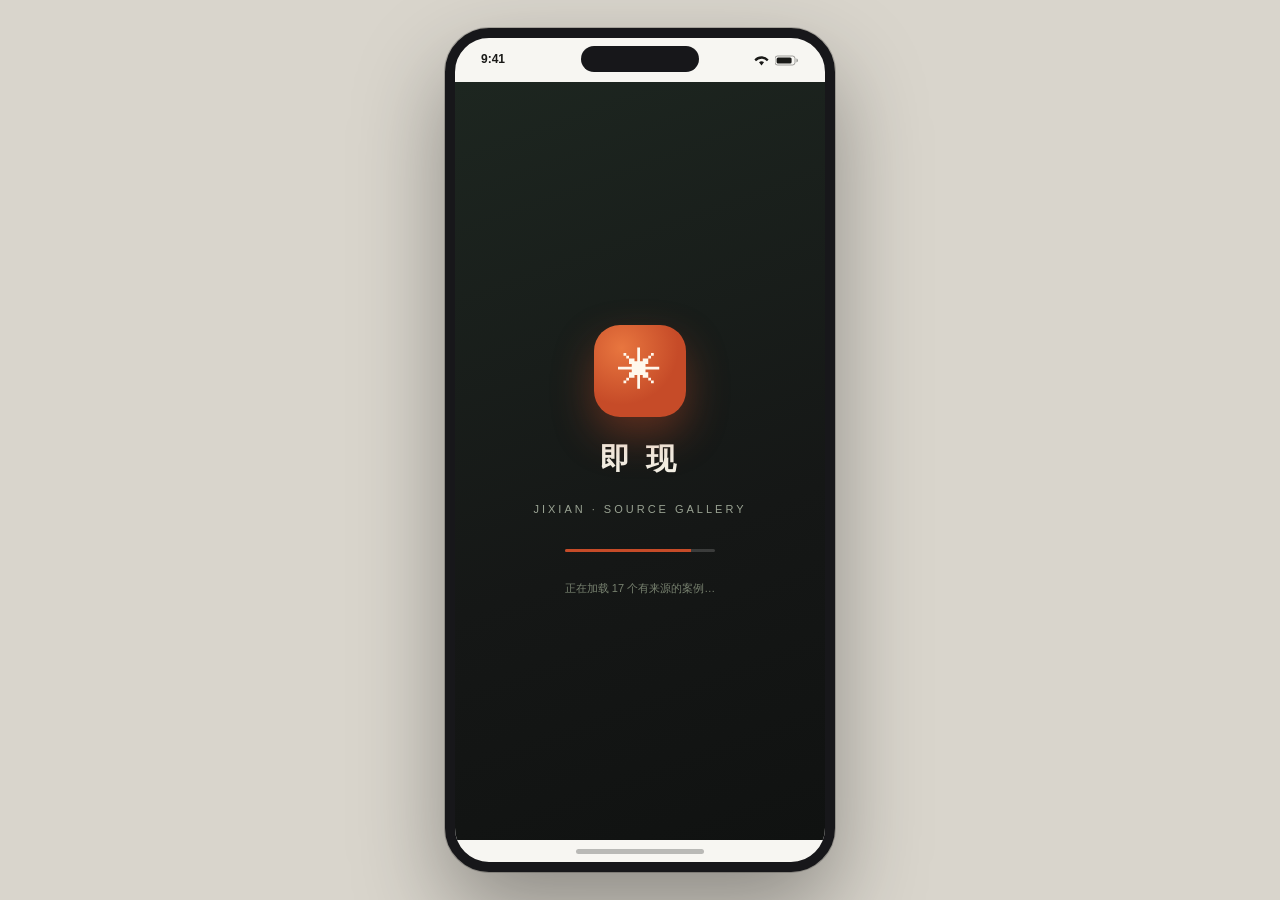
==== index.html @ b7f1d0f5 "即现 App：启动页 / 登录 / 发现 / 详情 / 收藏 / 我的（17 案例真实数据）" ====
<!DOCTYPE html>
<html lang="zh-CN">
<head>
<meta charset="UTF-8" />
<meta name="viewport" content="width=device-width,initial-scale=1,viewport-fit=cover" />
<meta name="theme-color" content="#f7f6f2" />
<title>即现 · 来源画廊</title>
<link rel="icon" href="data:image/svg+xml,%3Csvg xmlns=%27http://www.w3.org/2000/svg%27 viewBox=%270 0 32 32%27%3E%3Crect width=%2732%27 height=%2732%27 rx=%278%27 fill=%27%23c64b28%27/%3E%3Ctext x=%2716%27 y=%2723%27 font-size=%2720%27 text-anchor=%27middle%27 fill=%27white%27%3E%E2%9C%B3%3C/text%3E%3C/svg%3E" />
<link rel="manifest" href="assets/manifest.json" />
<link rel="stylesheet" href="app.css" />
</head>
<body>
<div id="device">
  <div id="notch"></div>
  <div id="statusbar"><span id="clock">9:41</span><span class="right">
    <svg width="17" height="11" viewBox="0 0 17 11"><path fill="currentColor" d="M8.5 10.5 6 7.2a4.4 4.4 0 0 1 5 0zM3 6.3 1.4 4.5a9.4 9.4 0 0 1 14.2 0L14 6.3a7 7 0 0 0-11 0z"/></svg>
    <svg width="24" height="11" viewBox="0 0 24 11"><rect x="0" y="1" width="20" height="9" rx="2.5" fill="none" stroke="currentColor" stroke-opacity=".4"/><rect x="1.6" y="2.6" width="15" height="5.8" rx="1.5" fill="currentColor"/><path fill="currentColor" fill-opacity=".4" d="M21.4 3.6v3.8c1-.3 1.6-1 1.6-1.9s-.6-1.6-1.6-1.9z"/></svg>
  </span></div>

  <!-- 启动页 -->
  <section class="screen on" id="splash">
    <div class="mark">✳</div>
    <h1>即 现</h1>
    <p>JIXIAN · SOURCE GALLERY</p>
    <div class="bar"><i></i></div>
    <div class="tip">正在加载 17 个有来源的案例…</div>
  </section>

  <!-- 登录页 -->
  <section class="screen" id="login">
    <div class="brand"><span class="dot">✳</span><b>即现</b></div>
    <h2>登录即现</h2>
    <div class="sub">看到喜欢的作品，把它的源头带走</div>
    <div class="field"><label>手机号</label><div class="row"><input id="phone" type="tel" maxlength="11" placeholder="请输入手机号" /></div></div>
    <div class="field"><label>验证码</label><div class="row"><input id="code" type="tel" maxlength="4" placeholder="4 位验证码" /><button class="code" id="codeBtn">获取验证码</button></div></div>
    <div class="err" id="loginErr"></div>
    <button class="btn" id="loginBtn">登录</button>
    <button class="ghost btn" id="guestBtn">先看看，不登录</button>
    <div class="or">其他方式</div>
    <button class="wechat" id="wechatBtn">微信一键登录</button>
    <div class="legal">登录即代表同意<a href="#">《用户协议》</a>与<a href="#">《隐私政策》</a><br />演示登录：任意手机号 + 任意 4 位验证码</div>
  </section>

  <!-- 主体 -->
  <section class="screen" id="main">
    <div class="topbar">
      <div class="brand"><i>✳</i>即现</div>
      <input class="search" id="search" type="search" placeholder="搜索作品 / 作者 / 标签" />
      <div class="avatar" id="ava">即</div>
    </div>
    <div class="body">
      <!-- 发现 -->
      <div class="page on" id="page-discover">
        <div class="hero">
          <div class="eyebrow">SOURCE COLLECTION</div>
          <h1>找到好作品，<br /><em>也找到它的源头。</em></h1>
          <p>独立创作者策展的 AI 提示词画廊。每个案例都带作者、来源、许可与复跑状态。</p>
          <div class="stats"><span>17 个案例</span><span>图片 · 视频 · 网页</span><span>MIT / CC 标注</span></div>
        </div>
        <div class="tabs" id="tabs"></div>
        <div class="grid" id="grid"></div>
        <div style="padding:0 18px 26px;font-size:11px;color:var(--muted);text-align:center" id="count"></div>
      </div>
      <!-- 收藏 -->
      <div class="page" id="page-saved">
        <div style="padding:18px 18px 4px;font-size:20px;font-weight:600">我的收藏</div>
        <div class="list" id="savedList"></div>
      </div>
      <!-- 我的 -->
      <div class="page" id="page-me">
        <div class="profile">
          <div class="pcard"><div class="ava">即</div><div><b id="pname">—</b><span id="pphone">—</span></div></div>
          <div class="prow">
            <button data-tab="saved">我的收藏<span id="psaved">0 个</span></button>
            <button>案例总数<span id="pall">17 个</span></button>
            <button id="aboutBtn">关于即现<span>v1.0</span></button>
            <button id="logoutBtn">退出登录<span></span></button>
          </div>
        </div>
      </div>
    </div>
    <nav id="tabbar">
      <button data-tab="discover" class="on"><i>⌂</i>发现</button>
      <button data-tab="saved"><i>☆</i>收藏</button>
      <button data-tab="me"><i>◉</i>我的</button>
    </nav>
    <!-- 详情页 -->
    <section class="screen" id="detail">
      <div class="dhead"><button id="backBtn">←</button><b id="dtitle"></b></div>
      <div id="detailBody"></div>
    </section>
  </section>

  <div id="homebar"><i></i></div>
  <div id="toast"></div>
</div>
<script src="data.js"></script>
<script src="app.js"></script>
<script>
  setInterval(() => {
    const d = new Date()
    document.getElementById('clock').textContent = d.getHours() + ':' + String(d.getMinutes()).padStart(2, '0')
  }, 1000)
  document.querySelectorAll('#page-me [data-tab]').forEach((b) => (b.onclick = () => switchTab(b.dataset.tab)))
</script>
</body>
</html>
---- app.css ----
/* 即现 · 手机 App（启动页 / 登录 / 发现 / 详情 / 收藏 / 我的） */
:root {
  --bg: #f7f6f2;
  --surface: #fffef8;
  --text: #1a1a18;
  --muted: #6f6a60;
  --line: #e4e0d6;
  --accent: #c64b28;
  --accent-soft: #f6e7e0;
  --dark: #151716;
  --radius: 16px;
}
* { box-sizing: border-box; -webkit-tap-highlight-color: transparent; }
html, body { margin: 0; height: 100%; }
body {
  font: 14px/1.6 "PingFang SC", "Microsoft YaHei", -apple-system, sans-serif;
  background: #d9d5cc;
  color: var(--text);
  display: flex; align-items: center; justify-content: center;
  min-height: 100vh;
}
/* ---------- 手机外框（桌面浏览器打开时） ---------- */
#device {
  position: relative;
  width: 390px; height: 844px;
  background: var(--bg);
  border-radius: 44px;
  border: 10px solid #17171a;
  box-shadow: 0 40px 90px rgba(0,0,0,.35), 0 0 0 1px rgba(0,0,0,.2);
  overflow: hidden;
  display: flex; flex-direction: column;
}
#notch {
  position: absolute; top: 8px; left: 50%; transform: translateX(-50%);
  width: 118px; height: 26px; background: #17171a; border-radius: 14px; z-index: 90;
}
#statusbar {
  height: 44px; flex: none; display: flex; align-items: center; justify-content: space-between;
  padding: 0 26px; font-size: 12px; font-weight: 600; color: var(--text);
  background: transparent; position: relative; z-index: 80;
}
#statusbar .right { display: flex; gap: 5px; align-items: center; }
#statusbar svg { display: block; }
.screen { flex: 1; min-height: 0; display: none; flex-direction: column; }
.screen.on { display: flex; }
#homebar {
  flex: none; height: 22px; display: flex; align-items: center; justify-content: center;
  background: transparent; position: relative; z-index: 80;
}
#homebar i { width: 128px; height: 5px; border-radius: 3px; background: rgba(0,0,0,.25); }

/* ---------- 启动页 ---------- */
#splash {
  background: linear-gradient(160deg, #1d2620 0%, #151716 60%, #101211 100%);
  align-items: center; justify-content: center; gap: 18px; color: #f2efe4;
}
#splash .mark {
  width: 92px; height: 92px; border-radius: 26px;
  background: radial-gradient(circle at 30% 25%, #e8763f, var(--accent) 60%);
  display: grid; place-items: center; font-size: 44px; color: #fff8ec;
  box-shadow: 0 18px 40px rgba(198,75,40,.4);
  animation: pop .7s cubic-bezier(.2,.9,.3,1.2) both;
}
#splash h1 { margin: 0; font-size: 30px; letter-spacing: 4px; font-weight: 600; }
#splash p { margin: 0; font-size: 11px; letter-spacing: 3px; color: #9aa393; }
#splash .bar { width: 150px; height: 3px; border-radius: 2px; background: rgba(255,255,255,.16); overflow: hidden; margin-top: 12px; }
#splash .bar i { display: block; height: 100%; width: 0; background: var(--accent); transition: width .2s; }
#splash .tip { font-size: 11px; color: #77816f; margin-top: 10px; }
@keyframes pop { from { transform: scale(.6); opacity: 0 } to { transform: scale(1); opacity: 1 } }

/* ---------- 登录页 ---------- */
#login { background: var(--bg); padding: 30px 26px; }
#login .brand { display: flex; align-items: center; gap: 10px; margin: 26px 0 30px; }
#login .brand .dot { width: 40px; height: 40px; border-radius: 12px; background: var(--accent); color: #fff; display: grid; place-items: center; font-size: 20px; }
#login .brand b { font-size: 20px; letter-spacing: 2px; }
#login h2 { margin: 0 0 6px; font-size: 24px; font-weight: 600; }
#login .sub { color: var(--muted); font-size: 13px; margin-bottom: 26px; }
.field { background: var(--surface); border: 1px solid var(--line); border-radius: 14px; padding: 12px 14px; margin-bottom: 14px; }
.field label { display: block; font-size: 11px; color: var(--muted); margin-bottom: 4px; }
.field .row { display: flex; align-items: center; gap: 10px; }
.field input { border: 0; background: none; outline: none; font: inherit; flex: 1; min-width: 0; }
.field .code { border: 0; background: var(--accent-soft); color: var(--accent); font-size: 12px; padding: 6px 10px; border-radius: 8px; white-space: nowrap; }
.field .code[disabled] { opacity: .5; }
.btn {
  width: 100%; border: 0; border-radius: 14px; padding: 14px; font: inherit; font-weight: 500;
  background: var(--accent); color: #fff; cursor: pointer; transition: opacity .15s;
}
.btn:active { opacity: .85; }
.btn.ghost { background: transparent; color: var(--muted); font-size: 13px; margin-top: 6px; }
.wechat {
  width: 100%; border: 0; border-radius: 14px; padding: 13px; font: inherit; font-weight: 500;
  background: #1aad19; color: #fff; cursor: pointer; display: flex; align-items: center; justify-content: center; gap: 8px;
}
.or { display: flex; align-items: center; gap: 12px; color: var(--muted); font-size: 12px; margin: 18px 0; }
.or::before, .or::after { content: ""; flex: 1; height: 1px; background: var(--line); }
.legal { margin-top: 22px; font-size: 11px; color: var(--muted); text-align: center; line-height: 1.8; }
.legal a { color: var(--accent); text-decoration: none; }
.err { color: var(--accent); font-size: 12px; min-height: 18px; margin: 4px 2px; }

/* ---------- App 主体 ---------- */
#main { background: var(--bg); }
.topbar {
  flex: none; padding: 6px 18px 10px; display: flex; align-items: center; gap: 12px;
  background: var(--bg); border-bottom: 1px solid var(--line);
}
.topbar .brand { display: flex; align-items: center; gap: 7px; font-weight: 600; font-size: 17px; }
.topbar .brand i { width: 26px; height: 26px; border-radius: 8px; background: var(--accent); color: #fff; display: grid; place-items: center; font-size: 14px; font-style: normal; }
.search { flex: 1; min-width: 0; background: var(--surface); border: 1px solid var(--line); border-radius: 20px; padding: 7px 12px; font-size: 12px; color: var(--text); outline: none; font-family: inherit; }
.search::placeholder { color: var(--muted); }
.avatar { width: 30px; height: 30px; border-radius: 50%; background: #2a3a2c; color: #e8ecd9; display: grid; place-items: center; font-size: 12px; }
.body { flex: 1; overflow-y: auto; -webkit-overflow-scrolling: touch; }
.body::-webkit-scrollbar { width: 0; }

.hero { padding: 18px 18px 6px; }
.hero .eyebrow { font-size: 10px; letter-spacing: 2px; color: var(--muted); }
.hero h1 { margin: 8px 0 8px; font-size: 27px; line-height: 1.3; font-weight: 600; letter-spacing: -.5px; }
.hero h1 em { font-style: normal; color: var(--muted); }
.hero p { margin: 0; font-size: 12px; color: var(--muted); line-height: 1.8; }
.hero .stats { display: flex; gap: 8px; margin: 14px 0 4px; flex-wrap: wrap; }
.hero .stats span { font-size: 11px; background: var(--surface); border: 1px solid var(--line); border-radius: 20px; padding: 5px 11px; }

.tabs { display: flex; gap: 8px; padding: 12px 18px 6px; overflow-x: auto; }
.tabs::-webkit-scrollbar { height: 0; }
.tabs button {
  border: 1px solid var(--line); background: var(--surface); color: var(--text);
  border-radius: 20px; padding: 7px 14px; font-size: 12px; white-space: nowrap; cursor: pointer;
}
.tabs button.on { background: var(--text); color: var(--bg); border-color: var(--text); }
.grid { display: grid; grid-template-columns: 1fr 1fr; gap: 14px; padding: 12px 18px 24px; }
.card { background: var(--surface); border: 1px solid var(--line); border-radius: var(--radius); overflow: hidden; }
.card .thumb { position: relative; aspect-ratio: 4/3; background: #eceadf; }
.card .thumb img { width: 100%; height: 100%; object-fit: cover; display: block; }
.card .badge { position: absolute; left: 8px; top: 8px; font-size: 10px; background: rgba(255,254,242,.92); padding: 3px 7px; border-radius: 4px; }
.card .plus {
  position: absolute; right: 8px; top: 8px; width: 28px; height: 28px; border-radius: 50%;
  background: rgba(255,254,242,.92); border: 1px solid #ddd8c8; color: #30382e; font-size: 15px;
  display: grid; place-items: center; cursor: pointer;
}
.card .plus.on { background: #30382e; color: #fffef2; }
.card .info { padding: 10px 11px 12px; }
.card .info h3 { margin: 0 0 4px; font-size: 13px; font-weight: 500; }
.card .info .by { font-size: 11px; color: var(--muted); }
.card .info .tag { font-size: 10px; color: var(--accent); margin-top: 6px; }
.empty { text-align: center; color: var(--muted); font-size: 13px; padding: 60px 20px; }
.empty .sym { font-size: 40px; margin-bottom: 10px; }

/* ---------- 详情页 ---------- */
#detail { background: var(--bg); position: absolute; inset: 44px 0 0 0; z-index: 60; transform: translateX(100%); transition: transform .28s cubic-bezier(.3,.8,.3,1); }
#detail.on { transform: translateX(0); }
.dhead { flex: none; display: flex; align-items: center; gap: 12px; padding: 8px 14px; border-bottom: 1px solid var(--line); }
.dhead button { border: 0; background: none; font-size: 19px; cursor: pointer; padding: 4px 6px; }
.dhead b { font-size: 14px; font-weight: 500; }
.dcover { aspect-ratio: 4/3; background: #eceadf; }
.dcover img { width: 100%; height: 100%; object-fit: cover; display: block; }
.dbody { flex: 1; overflow-y: auto; padding: 16px 18px 90px; }
.dbody h2 { margin: 0 0 6px; font-size: 21px; font-weight: 600; }
.dbody .meta { font-size: 12px; color: var(--muted); margin-bottom: 14px; }
.dbody h4 { margin: 18px 0 8px; font-size: 13px; }
.dbody p { margin: 0; font-size: 13px; line-height: 1.9; color: #3c3a34; }
.dbody .box { background: var(--surface); border: 1px solid var(--line); border-radius: 12px; padding: 12px 14px; font-size: 12px; line-height: 1.9; }
.linkrow { display: block; background: var(--surface); border: 1px solid var(--line); border-radius: 12px; padding: 12px 14px; margin-bottom: 8px; font-size: 12px; color: var(--text); text-decoration: none; }
.linkrow span { color: var(--muted); font-size: 11px; display: block; margin-top: 2px; }
.dactions { position: absolute; left: 0; right: 0; bottom: 0; padding: 12px 16px 22px; background: linear-gradient(transparent, var(--bg) 30%); display: flex; gap: 10px; }
.dactions .btn { flex: 1; }
.dactions .save { flex: 0 0 54px; background: var(--surface); border: 1px solid var(--line); color: var(--text); }

/* ---------- 收藏 / 我的 ---------- */
.page { flex: 1; display: none; flex-direction: column; min-height: 0; }
.page.on { display: flex; }
.list { padding: 14px 18px 24px; display: flex; flex-direction: column; gap: 12px; }
.item { display: grid; grid-template-columns: 96px 1fr; gap: 12px; background: var(--surface); border: 1px solid var(--line); border-radius: 14px; padding: 10px; }
.item img { width: 96px; height: 76px; object-fit: cover; border-radius: 10px; }
.item h3 { margin: 0 0 4px; font-size: 13px; font-weight: 500; }
.item p { margin: 0; font-size: 11px; color: var(--muted); }
.item .rm { margin-top: 6px; font-size: 11px; color: var(--accent); background: none; border: 0; padding: 0; cursor: pointer; }
.profile { padding: 20px 18px; }
.pcard { background: var(--surface); border: 1px solid var(--line); border-radius: 18px; padding: 18px; display: flex; align-items: center; gap: 14px; margin-bottom: 16px; }
.pcard .ava { width: 52px; height: 52px; border-radius: 50%; background: #2a3a2c; color: #e8ecd9; display: grid; place-items: center; font-size: 18px; }
.pcard b { font-size: 16px; display: block; }
.pcard span { font-size: 12px; color: var(--muted); }
.prow { background: var(--surface); border: 1px solid var(--line); border-radius: 14px; overflow: hidden; }
.prow button { width: 100%; border: 0; background: none; text-align: left; padding: 14px 16px; font: inherit; font-size: 13px; border-bottom: 1px solid var(--line); cursor: pointer; display: flex; justify-content: space-between; }
.prow button:last-child { border-bottom: 0; }
.prow button span { color: var(--muted); font-size: 12px; }

/* ---------- 底部 Tab ---------- */
#tabbar {
  flex: none; display: flex; border-top: 1px solid var(--line); background: rgba(255,254,248,.94);
  backdrop-filter: blur(10px); padding: 6px 0 2px;
}
#tabbar button { flex: 1; border: 0; background: none; font: inherit; font-size: 10px; color: var(--muted); cursor: pointer; display: grid; gap: 2px; justify-items: center; padding: 4px 0; }
#tabbar button i { font-size: 20px; font-style: normal; }
#tabbar button.on { color: var(--accent); }
#toast {
  position: absolute; left: 50%; bottom: 96px; transform: translate(-50%, 10px);
  background: rgba(20,22,20,.92); color: #f4f1e6; font-size: 12px; padding: 9px 16px; border-radius: 20px;
  opacity: 0; transition: .2s; z-index: 95; pointer-events: none; white-space: nowrap;
}
#toast.on { opacity: 1; transform: translate(-50%, 0); }
@media (max-width: 460px) {
  body { background: var(--bg); }
  #device { width: 100vw; height: 100vh; height: 100dvh; border-radius: 0; border: 0; box-shadow: none; }
  #notch { display: none; }
}
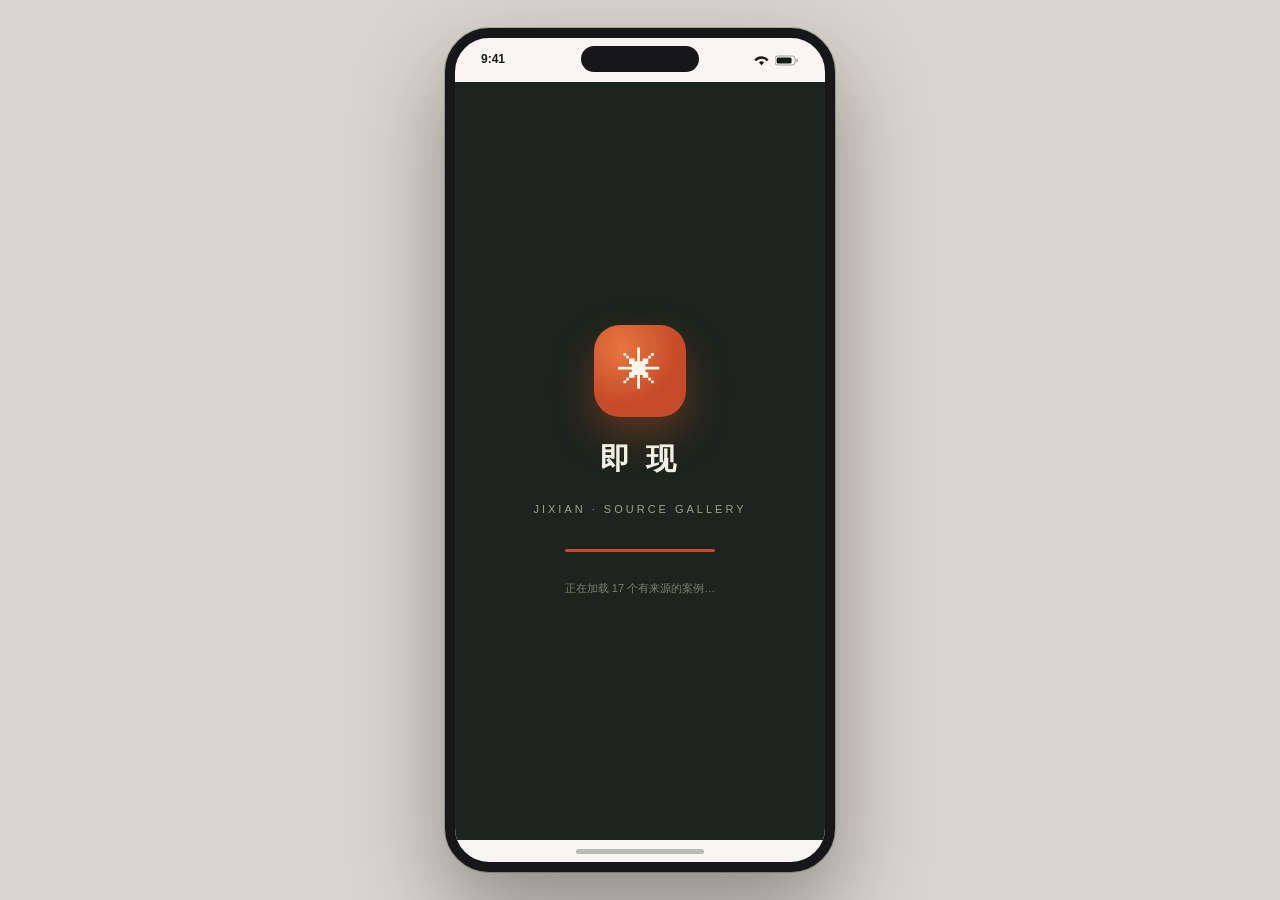
==== commit c9c6444c: "小程序形态：导航栏+胶囊按钮、分享面板、下拉刷新、去掉浏览器特性" ====
--- a/index.html
+++ b/index.html
@@ -16,6 +16,14 @@
     <svg width="17" height="11" viewBox="0 0 17 11"><path fill="currentColor" d="M8.5 10.5 6 7.2a4.4 4.4 0 0 1 5 0zM3 6.3 1.4 4.5a9.4 9.4 0 0 1 14.2 0L14 6.3a7 7 0 0 0-11 0z"/></svg>
     <svg width="24" height="11" viewBox="0 0 24 11"><rect x="0" y="1" width="20" height="9" rx="2.5" fill="none" stroke="currentColor" stroke-opacity=".4"/><rect x="1.6" y="2.6" width="15" height="5.8" rx="1.5" fill="currentColor"/><path fill="currentColor" fill-opacity=".4" d="M21.4 3.6v3.8c1-.3 1.6-1 1.6-1.9s-.6-1.6-1.6-1.9z"/></svg>
   </span></div>
+
+  <!-- 小程序导航栏：标题 + 胶囊按钮 -->
+  <header id="navbar" class="hide">
+    <div class="nav-title" id="navTitle">即现</div>
+    <div class="nav-capsule" id="navCapsule">
+      <span>⋯</span><i></i><span>⊙</span>
+    </div>
+  </header>
 
   <!-- 启动页 -->
   <section class="screen on" id="splash">
@@ -44,7 +52,6 @@
   <!-- 主体 -->
   <section class="screen" id="main">
     <div class="topbar">
-      <div class="brand"><i>✳</i>即现</div>
       <input class="search" id="search" type="search" placeholder="搜索作品 / 作者 / 标签" />
       <div class="avatar" id="ava">即</div>
     </div>
@@ -92,7 +99,20 @@
   </section>
 
   <div id="homebar"><i></i></div>
+  <div id="ptr"><span class="dot"></span><span class="dot"></span><span class="dot"></span></div>
   <div id="toast"></div>
+
+  <!-- 小程序风格操作面板 -->
+  <div id="mask"></div>
+  <div id="sheet">
+    <div class="sheet-group">
+      <div class="sheet-item" data-act="friend">转发给朋友</div>
+      <div class="sheet-item" data-act="moments">分享到朋友圈</div>
+      <div class="sheet-item" data-act="fav">收藏小程序</div>
+      <div class="sheet-item" data-act="home">添加到我的小程序</div>
+    </div>
+    <div class="sheet-cancel" data-act="cancel">取消</div>
+  </div>
 </div>
 <script src="data.js"></script>
 <script src="app.js"></script>
--- a/app.css
+++ b/app.css
@@ -11,7 +11,8 @@
   --radius: 16px;
 }
 * { box-sizing: border-box; -webkit-tap-highlight-color: transparent; }
-html, body { margin: 0; height: 100%; }
+html, body { margin: 0; height: 100%; overscroll-behavior: none; -webkit-user-select: none; user-select: none; -webkit-touch-callout: none; -webkit-tap-highlight-color: transparent; }
+input, textarea { -webkit-user-select: text; user-select: text; }
 body {
   font: 14px/1.6 "PingFang SC", "Microsoft YaHei", -apple-system, sans-serif;
   background: #d9d5cc;
@@ -49,9 +50,52 @@
 }
 #homebar i { width: 128px; height: 5px; border-radius: 3px; background: rgba(0,0,0,.25); }
 
+/* ---------- 小程序导航栏 ---------- */
+#navbar {
+  flex: none; height: 44px; position: relative; z-index: 85;
+  display: flex; align-items: center; justify-content: center;
+  background: var(--bg); border-bottom: 1px solid var(--line);
+}
+#navbar.hide { display: none; }
+#navbar .nav-title { font-size: 17px; font-weight: 600; letter-spacing: .5px; }
+.nav-capsule {
+  position: absolute; right: 10px; top: 50%; transform: translateY(-50%);
+  width: 88px; height: 32px; border-radius: 16px; cursor: pointer;
+  background: rgba(255,255,255,.65); border: 1px solid rgba(0,0,0,.07);
+  display: flex; align-items: center; justify-content: space-evenly;
+}
+.nav-capsule:active { background: rgba(0,0,0,.07); }
+.nav-capsule span { font-size: 15px; color: #33322e; line-height: 1; }
+.nav-capsule i { width: 1px; height: 16px; background: rgba(0,0,0,.14); }
+
+/* ---------- 下拉刷新 ---------- */
+#ptr {
+  position: absolute; left: 50%; top: 0; z-index: 84;
+  transform: translate(-50%, -46px); opacity: 0; transition: opacity .15s;
+  display: flex; gap: 5px; padding: 8px 14px; border-radius: 16px;
+  background: rgba(255,255,255,.94); box-shadow: 0 4px 16px rgba(0,0,0,.12);
+}
+#ptr.on { opacity: 1; }
+#ptr .dot { width: 6px; height: 6px; border-radius: 50%; background: var(--accent); animation: ptrbounce 1s infinite ease-in-out; }
+#ptr .dot:nth-child(2) { animation-delay: .15s; }
+#ptr .dot:nth-child(3) { animation-delay: .3s; }
+@keyframes ptrbounce { 0%, 80%, 100% { transform: scale(.6); opacity: .5 } 40% { transform: scale(1); opacity: 1 } }
+
+/* ---------- 小程序操作面板 ---------- */
+#mask { position: absolute; inset: 0; background: rgba(0,0,0,.45); z-index: 120; opacity: 0; pointer-events: none; transition: opacity .22s; }
+#mask.on { opacity: 1; pointer-events: auto; }
+#sheet { position: absolute; left: 0; right: 0; bottom: 0; z-index: 121; transform: translateY(105%); transition: transform .26s cubic-bezier(.3,.8,.3,1); padding: 0 10px calc(10px + env(safe-area-inset-bottom)); }
+#sheet.on { transform: translateY(0); }
+.sheet-group { background: #fff; border-radius: 14px; overflow: hidden; }
+.sheet-item { padding: 16px; text-align: center; font-size: 16px; color: #1a1a18; border-bottom: 1px solid #ededed; }
+.sheet-item:last-child { border-bottom: 0; }
+.sheet-item:active { background: #f2f2f2; }
+.sheet-cancel { margin-top: 9px; background: #fff; border-radius: 14px; padding: 16px; text-align: center; font-size: 16px; font-weight: 500; }
+.sheet-cancel:active { background: #f2f2f2; }
+
 /* ---------- 启动页 ---------- */
 #splash {
-  background: linear-gradient(160deg, #1d2620 0%, #151716 60%, #101211 100%);
+  background: #1b241d;
   align-items: center; justify-content: center; gap: 18px; color: #f2efe4;
 }
 #splash .mark {
@@ -59,7 +103,6 @@
   background: radial-gradient(circle at 30% 25%, #e8763f, var(--accent) 60%);
   display: grid; place-items: center; font-size: 44px; color: #fff8ec;
   box-shadow: 0 18px 40px rgba(198,75,40,.4);
-  animation: pop .7s cubic-bezier(.2,.9,.3,1.2) both;
 }
 #splash h1 { margin: 0; font-size: 30px; letter-spacing: 4px; font-weight: 600; }
 #splash p { margin: 0; font-size: 11px; letter-spacing: 3px; color: #9aa393; }
@@ -100,15 +143,15 @@
 /* ---------- App 主体 ---------- */
 #main { background: var(--bg); }
 .topbar {
-  flex: none; padding: 6px 18px 10px; display: flex; align-items: center; gap: 12px;
+  flex: none; padding: 8px 16px 10px; display: flex; align-items: center; gap: 10px;
   background: var(--bg); border-bottom: 1px solid var(--line);
 }
 .topbar .brand { display: flex; align-items: center; gap: 7px; font-weight: 600; font-size: 17px; }
 .topbar .brand i { width: 26px; height: 26px; border-radius: 8px; background: var(--accent); color: #fff; display: grid; place-items: center; font-size: 14px; font-style: normal; }
-.search { flex: 1; min-width: 0; background: var(--surface); border: 1px solid var(--line); border-radius: 20px; padding: 7px 12px; font-size: 12px; color: var(--text); outline: none; font-family: inherit; }
+.search { flex: 1; min-width: 0; background: #fff; border: 1px solid var(--line); border-radius: 18px; padding: 8px 14px; font-size: 13px; color: var(--text); outline: none; font-family: inherit; }
 .search::placeholder { color: var(--muted); }
 .avatar { width: 30px; height: 30px; border-radius: 50%; background: #2a3a2c; color: #e8ecd9; display: grid; place-items: center; font-size: 12px; }
-.body { flex: 1; overflow-y: auto; -webkit-overflow-scrolling: touch; }
+.body { flex: 1; overflow-y: auto; -webkit-overflow-scrolling: touch; overscroll-behavior: contain; }
 .body::-webkit-scrollbar { width: 0; }
 
 .hero { padding: 18px 18px 6px; }
@@ -129,7 +172,7 @@
 .grid { display: grid; grid-template-columns: 1fr 1fr; gap: 14px; padding: 12px 18px 24px; }
 .card { background: var(--surface); border: 1px solid var(--line); border-radius: var(--radius); overflow: hidden; }
 .card .thumb { position: relative; aspect-ratio: 4/3; background: #eceadf; }
-.card .thumb img { width: 100%; height: 100%; object-fit: cover; display: block; }
+.card .thumb img { width: 100%; height: 100%; object-fit: cover; display: block; background: #eceadf; }
 .card .badge { position: absolute; left: 8px; top: 8px; font-size: 10px; background: rgba(255,254,242,.92); padding: 3px 7px; border-radius: 4px; }
 .card .plus {
   position: absolute; right: 8px; top: 8px; width: 28px; height: 28px; border-radius: 50%;
@@ -151,7 +194,7 @@
 .dhead button { border: 0; background: none; font-size: 19px; cursor: pointer; padding: 4px 6px; }
 .dhead b { font-size: 14px; font-weight: 500; }
 .dcover { aspect-ratio: 4/3; background: #eceadf; }
-.dcover img { width: 100%; height: 100%; object-fit: cover; display: block; }
+.dcover img { width: 100%; height: 100%; object-fit: cover; display: block; background: #eceadf; }
 .dbody { flex: 1; overflow-y: auto; padding: 16px 18px 90px; }
 .dbody h2 { margin: 0 0 6px; font-size: 21px; font-weight: 600; }
 .dbody .meta { font-size: 12px; color: var(--muted); margin-bottom: 14px; }
@@ -169,7 +212,7 @@
 .page.on { display: flex; }
 .list { padding: 14px 18px 24px; display: flex; flex-direction: column; gap: 12px; }
 .item { display: grid; grid-template-columns: 96px 1fr; gap: 12px; background: var(--surface); border: 1px solid var(--line); border-radius: 14px; padding: 10px; }
-.item img { width: 96px; height: 76px; object-fit: cover; border-radius: 10px; }
+.item img { width: 96px; height: 76px; object-fit: cover; border-radius: 10px; background: #eceadf; }
 .item h3 { margin: 0 0 4px; font-size: 13px; font-weight: 500; }
 .item p { margin: 0; font-size: 11px; color: var(--muted); }
 .item .rm { margin-top: 6px; font-size: 11px; color: var(--accent); background: none; border: 0; padding: 0; cursor: pointer; }
@@ -199,6 +242,9 @@
 #toast.on { opacity: 1; transform: translate(-50%, 0); }
 @media (max-width: 460px) {
   body { background: var(--bg); }
-  #device { width: 100vw; height: 100vh; height: 100dvh; border-radius: 0; border: 0; box-shadow: none; }
-  #notch { display: none; }
-}
+  #device { width: 100%; max-width: 100%; height: 100vh; height: 100dvh; border-radius: 0; border: 0; box-shadow: none; }
+  body { overflow-x: hidden; }
+  #notch, #statusbar, #homebar { display: none; }
+  #tabbar { padding-bottom: env(safe-area-inset-bottom); }
+  .dactions { padding-bottom: calc(12px + env(safe-area-inset-bottom)); }
+}
